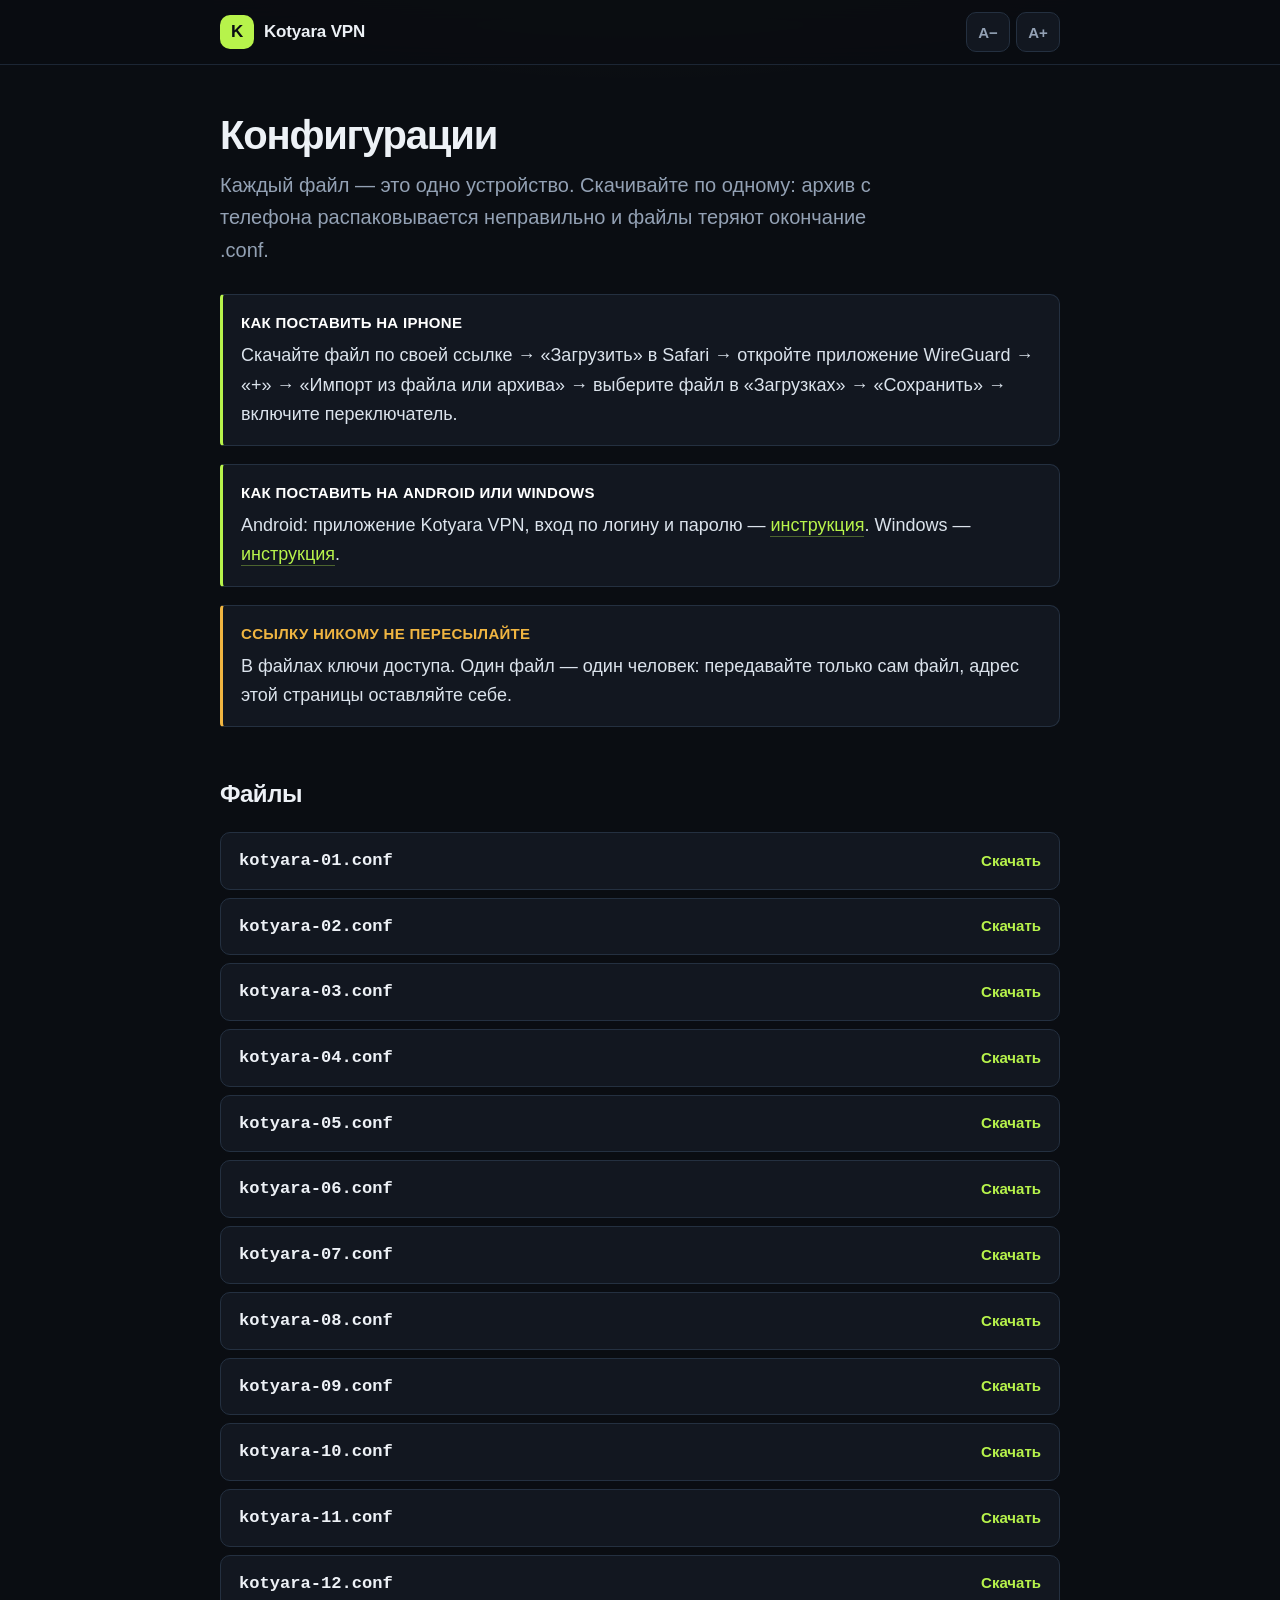
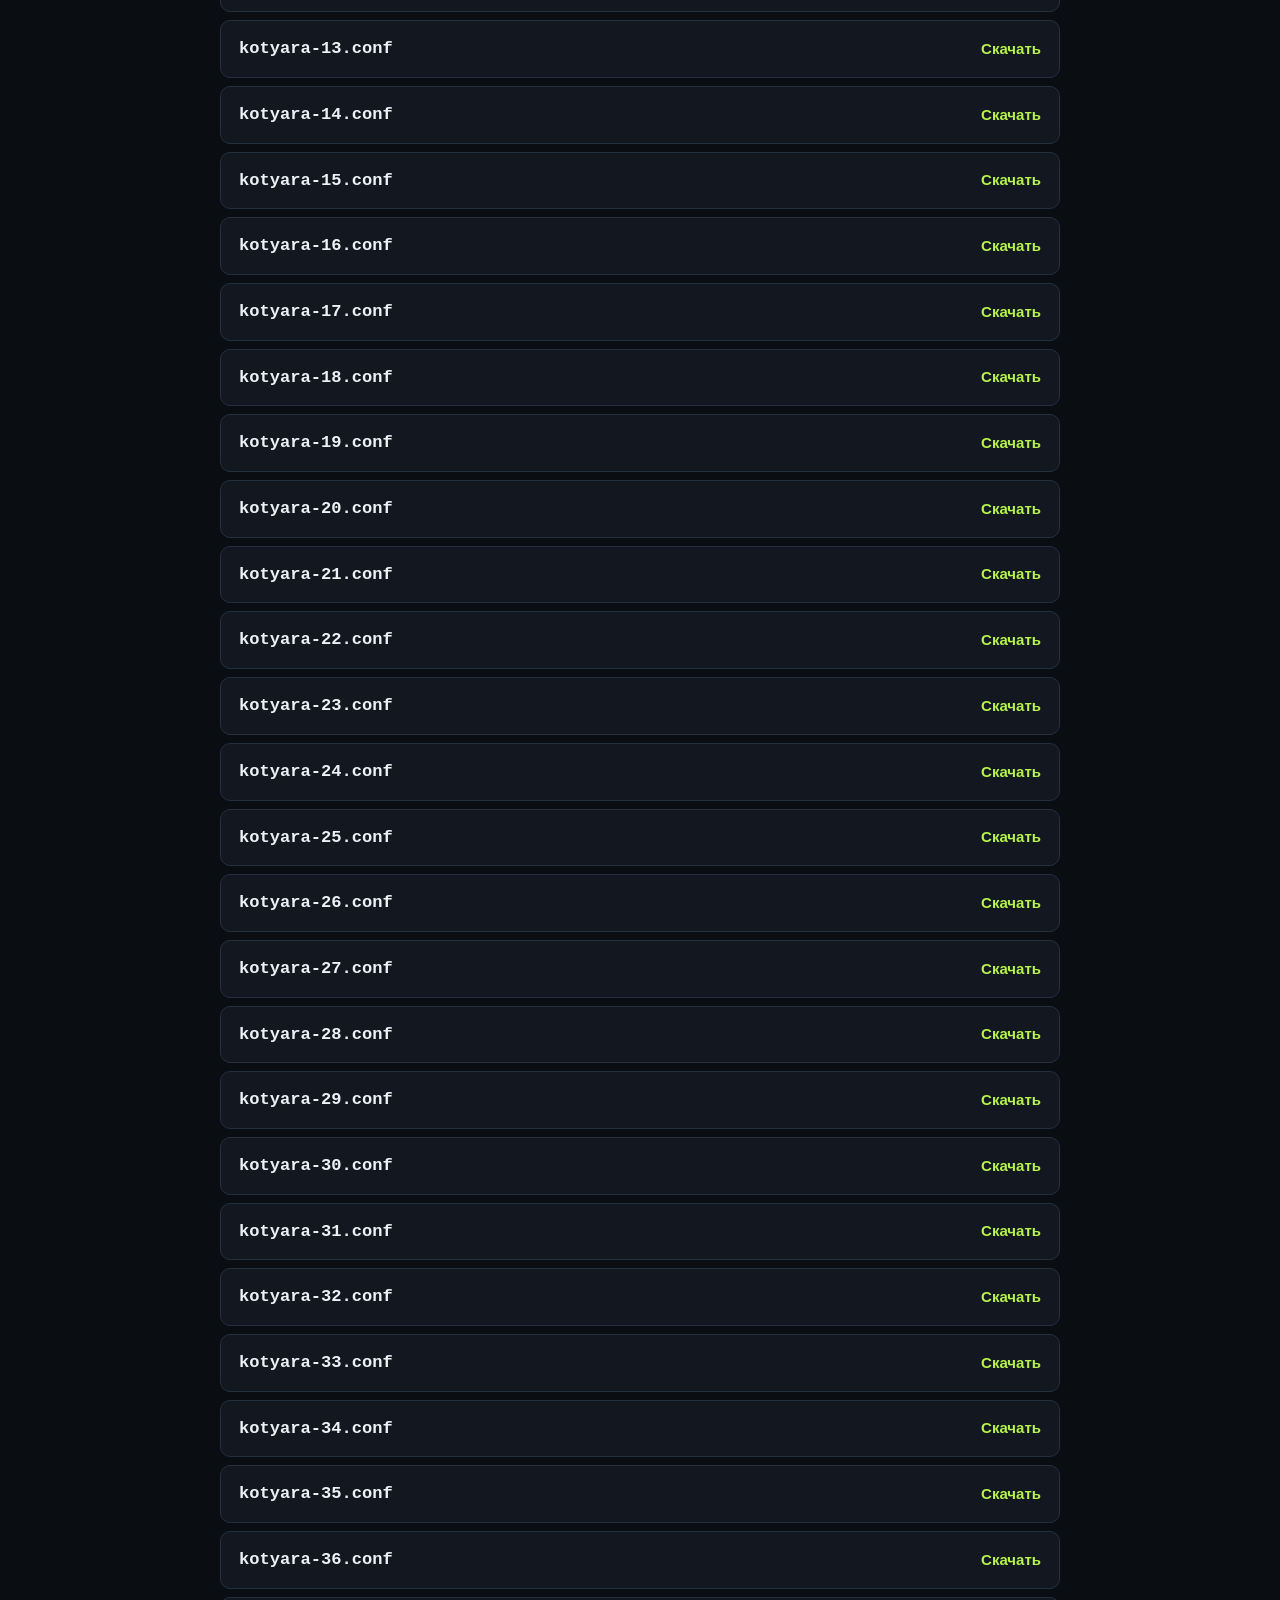
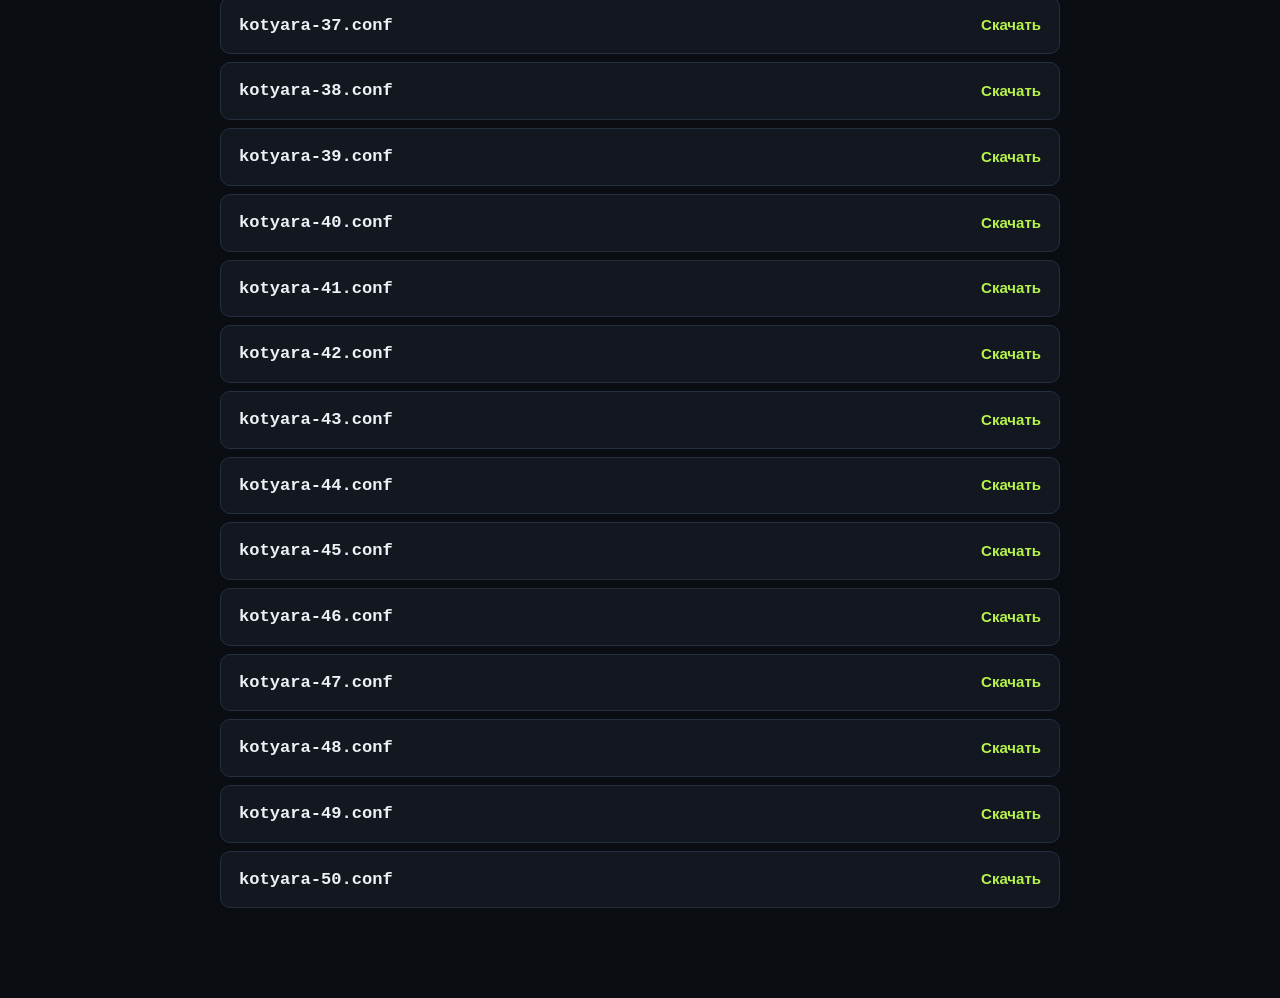
==== docs/c7f3k9x2/index.html @ cfcf9c8f "Add a private configs page with one download link per .conf file. Zips unpack into .bin on a phone, " ====
<!doctype html>
<html lang="ru">
  <head>
    <meta charset="utf-8" />
    <meta name="viewport" content="width=device-width, initial-scale=1" />
    <meta name="robots" content="noindex, nofollow" />
    <title>Конфигурации Kotyara VPN</title>
    <link rel="stylesheet" href="../style.css" />
    <style>
      .conf-list { list-style: none; padding: 0; margin: 18px 0; display: grid; gap: 8px; }
      .conf-list li { margin: 0; }
      .conf {
        display: flex; align-items: center; justify-content: space-between; gap: 14px;
        padding: 14px 18px; background: var(--surface); border: 1px solid var(--line);
        border-radius: var(--radius-sm); color: var(--text); font-weight: 600;
      }
      .conf:hover { border-color: rgba(183,243,75,.45); background: var(--surface-2); color: var(--text); }
      .conf-name { font-family: ui-monospace, 'SF Mono', Menlo, Consolas, monospace; font-size: .95em; }
      .conf-dl { color: var(--accent); font-size: var(--fs-small); white-space: nowrap; }
    </style>
  </head>
  <body>
    <header class="topbar">
      <div class="topbar-inner">
        <a class="brand" href="../index.html">
          <span class="brand-mark" aria-hidden="true">K</span>
          Kotyara VPN
        </a>
        <div class="size-buttons" aria-label="Размер текста">
          <button type="button" data-set-size="normal" title="Обычный текст">A−</button>
          <button type="button" data-set-size="large" title="Крупный текст">A+</button>
        </div>
      </div>
    </header>

    <main>
      <h1>Конфигурации</h1>
      <p class="lead">
        Каждый файл — это одно устройство. Скачивайте по одному: архив с телефона
        распаковывается неправильно и файлы теряют окончание .conf.
      </p>

      <div class="note">
        <p class="note-title">Как поставить на iPhone</p>
        <p>
          Скачайте файл по своей ссылке → «Загрузить» в Safari → откройте
          приложение WireGuard → «+» → «Импорт из файла или архива» → выберите
          файл в «Загрузках» → «Сохранить» → включите переключатель.
        </p>
      </div>

      <div class="note">
        <p class="note-title">Как поставить на Android или Windows</p>
        <p>
          Android: приложение Kotyara VPN, вход по логину и паролю —
          <a href="../android.html">инструкция</a>. Windows —
          <a href="../windows.html">инструкция</a>.
        </p>
      </div>

      <div class="note warn">
        <p class="note-title">Ссылку никому не пересылайте</p>
        <p>
          В файлах ключи доступа. Один файл — один человек: передавайте только
          сам файл, адрес этой страницы оставляйте себе.
        </p>
      </div>

      <h2>Файлы</h2>
      <ul class="conf-list">
        <li><a class="conf" download href="kotyara-01.conf"><span class="conf-name">kotyara-01.conf</span><span class="conf-dl">Скачать</span></a></li>
        <li><a class="conf" download href="kotyara-02.conf"><span class="conf-name">kotyara-02.conf</span><span class="conf-dl">Скачать</span></a></li>
        <li><a class="conf" download href="kotyara-03.conf"><span class="conf-name">kotyara-03.conf</span><span class="conf-dl">Скачать</span></a></li>
        <li><a class="conf" download href="kotyara-04.conf"><span class="conf-name">kotyara-04.conf</span><span class="conf-dl">Скачать</span></a></li>
        <li><a class="conf" download href="kotyara-05.conf"><span class="conf-name">kotyara-05.conf</span><span class="conf-dl">Скачать</span></a></li>
        <li><a class="conf" download href="kotyara-06.conf"><span class="conf-name">kotyara-06.conf</span><span class="conf-dl">Скачать</span></a></li>
        <li><a class="conf" download href="kotyara-07.conf"><span class="conf-name">kotyara-07.conf</span><span class="conf-dl">Скачать</span></a></li>
        <li><a class="conf" download href="kotyara-08.conf"><span class="conf-name">kotyara-08.conf</span><span class="conf-dl">Скачать</span></a></li>
        <li><a class="conf" download href="kotyara-09.conf"><span class="conf-name">kotyara-09.conf</span><span class="conf-dl">Скачать</span></a></li>
        <li><a class="conf" download href="kotyara-10.conf"><span class="conf-name">kotyara-10.conf</span><span class="conf-dl">Скачать</span></a></li>
        <li><a class="conf" download href="kotyara-11.conf"><span class="conf-name">kotyara-11.conf</span><span class="conf-dl">Скачать</span></a></li>
        <li><a class="conf" download href="kotyara-12.conf"><span class="conf-name">kotyara-12.conf</span><span class="conf-dl">Скачать</span></a></li>
        <li><a class="conf" download href="kotyara-13.conf"><span class="conf-name">kotyara-13.conf</span><span class="conf-dl">Скачать</span></a></li>
        <li><a class="conf" download href="kotyara-14.conf"><span class="conf-name">kotyara-14.conf</span><span class="conf-dl">Скачать</span></a></li>
        <li><a class="conf" download href="kotyara-15.conf"><span class="conf-name">kotyara-15.conf</span><span class="conf-dl">Скачать</span></a></li>
        <li><a class="conf" download href="kotyara-16.conf"><span class="conf-name">kotyara-16.conf</span><span class="conf-dl">Скачать</span></a></li>
        <li><a class="conf" download href="kotyara-17.conf"><span class="conf-name">kotyara-17.conf</span><span class="conf-dl">Скачать</span></a></li>
        <li><a class="conf" download href="kotyara-18.conf"><span class="conf-name">kotyara-18.conf</span><span class="conf-dl">Скачать</span></a></li>
        <li><a class="conf" download href="kotyara-19.conf"><span class="conf-name">kotyara-19.conf</span><span class="conf-dl">Скачать</span></a></li>
        <li><a class="conf" download href="kotyara-20.conf"><span class="conf-name">kotyara-20.conf</span><span class="conf-dl">Скачать</span></a></li>
        <li><a class="conf" download href="kotyara-21.conf"><span class="conf-name">kotyara-21.conf</span><span class="conf-dl">Скачать</span></a></li>
        <li><a class="conf" download href="kotyara-22.conf"><span class="conf-name">kotyara-22.conf</span><span class="conf-dl">Скачать</span></a></li>
        <li><a class="conf" download href="kotyara-23.conf"><span class="conf-name">kotyara-23.conf</span><span class="conf-dl">Скачать</span></a></li>
        <li><a class="conf" download href="kotyara-24.conf"><span class="conf-name">kotyara-24.conf</span><span class="conf-dl">Скачать</span></a></li>
        <li><a class="conf" download href="kotyara-25.conf"><span class="conf-name">kotyara-25.conf</span><span class="conf-dl">Скачать</span></a></li>
        <li><a class="conf" download href="kotyara-26.conf"><span class="conf-name">kotyara-26.conf</span><span class="conf-dl">Скачать</span></a></li>
        <li><a class="conf" download href="kotyara-27.conf"><span class="conf-name">kotyara-27.conf</span><span class="conf-dl">Скачать</span></a></li>
        <li><a class="conf" download href="kotyara-28.conf"><span class="conf-name">kotyara-28.conf</span><span class="conf-dl">Скачать</span></a></li>
        <li><a class="conf" download href="kotyara-29.conf"><span class="conf-name">kotyara-29.conf</span><span class="conf-dl">Скачать</span></a></li>
        <li><a class="conf" download href="kotyara-30.conf"><span class="conf-name">kotyara-30.conf</span><span class="conf-dl">Скачать</span></a></li>
        <li><a class="conf" download href="kotyara-31.conf"><span class="conf-name">kotyara-31.conf</span><span class="conf-dl">Скачать</span></a></li>
        <li><a class="conf" download href="kotyara-32.conf"><span class="conf-name">kotyara-32.conf</span><span class="conf-dl">Скачать</span></a></li>
        <li><a class="conf" download href="kotyara-33.conf"><span class="conf-name">kotyara-33.conf</span><span class="conf-dl">Скачать</span></a></li>
        <li><a class="conf" download href="kotyara-34.conf"><span class="conf-name">kotyara-34.conf</span><span class="conf-dl">Скачать</span></a></li>
        <li><a class="conf" download href="kotyara-35.conf"><span class="conf-name">kotyara-35.conf</span><span class="conf-dl">Скачать</span></a></li>
        <li><a class="conf" download href="kotyara-36.conf"><span class="conf-name">kotyara-36.conf</span><span class="conf-dl">Скачать</span></a></li>
        <li><a class="conf" download href="kotyara-37.conf"><span class="conf-name">kotyara-37.conf</span><span class="conf-dl">Скачать</span></a></li>
        <li><a class="conf" download href="kotyara-38.conf"><span class="conf-name">kotyara-38.conf</span><span class="conf-dl">Скачать</span></a></li>
        <li><a class="conf" download href="kotyara-39.conf"><span class="conf-name">kotyara-39.conf</span><span class="conf-dl">Скачать</span></a></li>
        <li><a class="conf" download href="kotyara-40.conf"><span class="conf-name">kotyara-40.conf</span><span class="conf-dl">Скачать</span></a></li>
        <li><a class="conf" download href="kotyara-41.conf"><span class="conf-name">kotyara-41.conf</span><span class="conf-dl">Скачать</span></a></li>
        <li><a class="conf" download href="kotyara-42.conf"><span class="conf-name">kotyara-42.conf</span><span class="conf-dl">Скачать</span></a></li>
        <li><a class="conf" download href="kotyara-43.conf"><span class="conf-name">kotyara-43.conf</span><span class="conf-dl">Скачать</span></a></li>
        <li><a class="conf" download href="kotyara-44.conf"><span class="conf-name">kotyara-44.conf</span><span class="conf-dl">Скачать</span></a></li>
        <li><a class="conf" download href="kotyara-45.conf"><span class="conf-name">kotyara-45.conf</span><span class="conf-dl">Скачать</span></a></li>
        <li><a class="conf" download href="kotyara-46.conf"><span class="conf-name">kotyara-46.conf</span><span class="conf-dl">Скачать</span></a></li>
        <li><a class="conf" download href="kotyara-47.conf"><span class="conf-name">kotyara-47.conf</span><span class="conf-dl">Скачать</span></a></li>
        <li><a class="conf" download href="kotyara-48.conf"><span class="conf-name">kotyara-48.conf</span><span class="conf-dl">Скачать</span></a></li>
        <li><a class="conf" download href="kotyara-49.conf"><span class="conf-name">kotyara-49.conf</span><span class="conf-dl">Скачать</span></a></li>
        <li><a class="conf" download href="kotyara-50.conf"><span class="conf-name">kotyara-50.conf</span><span class="conf-dl">Скачать</span></a></li>
      </ul>
    </main>

    <script src="../app.js"></script>
  </body>
</html>
---- docs/style.css ----
/* Kotyara VPN — документация.
   Тёмная сдержанная тема в цветах приложения, крупный шрифт и большие
   кликабельные области: страницу читают с телефона, часто пожилые люди.
   Без внешних шрифтов и библиотек — всё работает офлайн. */

:root {
  --bg: #0a0d12;
  --surface: #121720;
  --surface-2: #172029;
  --line: #243040;
  --line-soft: #1c2634;
  --text: #edf1f6;
  --muted: #93a1b4;
  --accent: #b7f34b;
  --accent-dim: #9ad72e;
  --accent-ink: #0a0d12;
  --ok: #57d68b;
  --warn: #f0b541;
  --danger: #f2726b;
  --radius: 14px;
  --radius-sm: 10px;
  --fs-base: 18px;
  --fs-lead: 20px;
  --fs-h1: 40px;
  --fs-h2: 24px;
  --fs-small: 15px;
  --shadow: 0 18px 40px rgba(0, 0, 0, 0.35);
  --maxw: 880px;
}

:root[data-size='large'] {
  --fs-base: 21px;
  --fs-lead: 23px;
  --fs-h1: 46px;
  --fs-h2: 28px;
  --fs-small: 17px;
  --maxw: 940px;
}

* {
  box-sizing: border-box;
}

html {
  -webkit-text-size-adjust: 100%;
  scroll-behavior: smooth;
}

body {
  margin: 0;
  background:
    radial-gradient(
      1100px 520px at 50% -280px,
      rgba(183, 243, 75, 0.12),
      transparent 70%
    ),
    var(--bg);
  color: var(--text);
  font-family:
    -apple-system, BlinkMacSystemFont, 'Segoe UI', Roboto, 'Helvetica Neue',
    Arial, sans-serif;
  font-size: var(--fs-base);
  line-height: 1.62;
  -webkit-font-smoothing: antialiased;
}

a {
  color: var(--accent);
  text-decoration: none;
  border-bottom: 1px solid rgba(183, 243, 75, 0.35);
  padding-bottom: 1px;
}

a:hover {
  color: #d2ff85;
  border-bottom-color: currentColor;
}

img {
  max-width: 100%;
  height: auto;
}

.icon {
  width: 1.15em;
  height: 1.15em;
  flex: none;
  stroke: currentColor;
  stroke-width: 1.6;
  fill: none;
  stroke-linecap: round;
  stroke-linejoin: round;
}

/* --- шапка ------------------------------------------------------------- */

.topbar {
  position: sticky;
  top: 0;
  z-index: 20;
  background: rgba(10, 13, 18, 0.82);
  border-bottom: 1px solid var(--line-soft);
  backdrop-filter: blur(12px);
}

.topbar-inner {
  display: flex;
  align-items: center;
  gap: 18px;
  max-width: var(--maxw);
  margin: 0 auto;
  padding: 12px 20px;
}

.brand {
  display: flex;
  align-items: center;
  gap: 10px;
  color: var(--text);
  font-weight: 700;
  font-size: 17px;
  letter-spacing: -0.01em;
  border: 0;
  margin-right: auto;
}

.brand:hover {
  color: var(--text);
}

.brand-mark {
  display: flex;
  align-items: center;
  justify-content: center;
  width: 34px;
  height: 34px;
  border-radius: 10px;
  background: var(--accent);
  color: var(--accent-ink);
  font-weight: 800;
  font-size: 17px;
}

.brand-mark svg {
  width: 19px;
  height: 19px;
}

.nav {
  display: flex;
  gap: 4px;
}

.nav a {
  padding: 8px 12px;
  border: 0;
  border-radius: 999px;
  color: var(--muted);
  font-size: var(--fs-small);
  font-weight: 600;
}

.nav a:hover {
  color: var(--text);
  background: var(--surface-2);
}

.nav a[aria-current='page'] {
  color: var(--accent-ink);
  background: var(--accent);
}

.size-buttons {
  display: flex;
  gap: 6px;
}

.size-buttons button {
  min-width: 44px;
  min-height: 40px;
  padding: 0 10px;
  border: 1px solid var(--line);
  border-radius: var(--radius-sm);
  background: var(--surface);
  color: var(--muted);
  font-size: var(--fs-small);
  font-weight: 700;
  cursor: pointer;
  transition:
    color 0.15s ease,
    border-color 0.15s ease;
}

.size-buttons button:hover {
  color: var(--accent);
  border-color: rgba(183, 243, 75, 0.45);
}

/* --- содержимое -------------------------------------------------------- */

main {
  max-width: var(--maxw);
  margin: 0 auto;
  padding: 40px 20px 72px;
}

h1 {
  font-size: var(--fs-h1);
  line-height: 1.1;
  letter-spacing: -0.03em;
  margin: 8px 0 12px;
}

h2 {
  font-size: var(--fs-h2);
  letter-spacing: -0.02em;
  margin: 48px 0 14px;
}

h3 {
  font-size: calc(var(--fs-base) + 2px);
  letter-spacing: -0.01em;
  margin: 0 0 8px;
}

p {
  margin: 0 0 14px;
  color: #dbe3ec;
}

.lead {
  font-size: var(--fs-lead);
  color: var(--muted);
  margin: 0 0 28px;
  max-width: 62ch;
}

strong {
  color: #fff;
  font-weight: 650;
}

ul,
ol {
  margin: 0 0 18px;
  padding-left: 22px;
  color: #dbe3ec;
}

li {
  margin-bottom: 8px;
}

li::marker {
  color: var(--accent);
}

.back {
  display: inline-flex;
  align-items: center;
  gap: 8px;
  margin-bottom: 14px;
  border: 0;
  color: var(--muted);
  font-size: var(--fs-small);
  font-weight: 600;
}

.back:hover {
  color: var(--accent);
}

/* --- первый экран ------------------------------------------------------ */

.hero {
  padding: 6px 0 8px;
}

.hero .eyebrow {
  display: inline-flex;
  align-items: center;
  gap: 8px;
  padding: 6px 12px;
  border: 1px solid var(--line);
  border-radius: 999px;
  background: var(--surface);
  color: var(--muted);
  font-size: var(--fs-small);
  font-weight: 600;
  margin-bottom: 18px;
}

.hero .eyebrow .dot {
  width: 7px;
  height: 7px;
  border-radius: 50%;
  background: var(--accent);
}

/* --- кнопки ------------------------------------------------------------ */

.btn {
  display: inline-flex;
  align-items: center;
  justify-content: center;
  gap: 10px;
  min-height: 54px;
  padding: 14px 24px;
  border: 1px solid transparent;
  border-radius: var(--radius);
  background: var(--accent);
  color: var(--accent-ink);
  font-size: calc(var(--fs-base) + 1px);
  font-weight: 700;
  text-decoration: none;
  cursor: pointer;
  transition:
    background 0.15s ease,
    transform 0.15s ease,
    border-color 0.15s ease;
}

.btn:hover {
  background: var(--accent-dim);
  color: var(--accent-ink);
  transform: translateY(-1px);
}

.btn.secondary {
  background: var(--surface);
  border-color: var(--line);
  color: var(--text);
}

.btn.secondary:hover {
  border-color: rgba(183, 243, 75, 0.5);
  color: var(--text);
}

.btn.col {
  flex-direction: column;
  align-items: flex-start;
  gap: 3px;
  text-align: left;
  line-height: 1.3;
}

.btn .btn-title {
  display: flex;
  align-items: center;
  gap: 10px;
  font-size: calc(var(--fs-base) + 1px);
  font-weight: 700;
}

.btn .btn-note {
  font-size: var(--fs-small);
  font-weight: 500;
  opacity: 0.72;
}

.download-grid {
  display: grid;
  grid-template-columns: repeat(auto-fit, minmax(240px, 1fr));
  gap: 12px;
  margin: 20px 0 12px;
}

.download-grid .btn {
  width: 100%;
  min-height: 88px;
  padding: 18px 20px;
}

.download-hint {
  color: var(--muted);
  font-size: var(--fs-small);
  margin: 10px 0 0;
}

/* --- карточки устройств ------------------------------------------------ */

.cards {
  display: grid;
  grid-template-columns: repeat(auto-fit, minmax(250px, 1fr));
  gap: 12px;
  margin: 20px 0 8px;
}

.card {
  display: flex;
  flex-direction: column;
  gap: 4px;
  padding: 20px;
  background: var(--surface);
  border: 1px solid var(--line);
  border-radius: var(--radius);
  color: var(--text);
  text-decoration: none;
  transition:
    border-color 0.15s ease,
    background 0.15s ease,
    transform 0.15s ease;
}

.card:hover {
  background: var(--surface-2);
  border-color: rgba(183, 243, 75, 0.45);
  color: var(--text);
  transform: translateY(-2px);
}

.card .card-icon {
  display: flex;
  align-items: center;
  justify-content: center;
  width: 42px;
  height: 42px;
  margin-bottom: 10px;
  border-radius: 11px;
  background: rgba(183, 243, 75, 0.12);
  color: var(--accent);
}

.card .card-icon svg {
  width: 22px;
  height: 22px;
}

.card strong {
  font-size: calc(var(--fs-base) + 1px);
  color: #fff;
}

.card span.card-note {
  color: var(--muted);
  font-size: var(--fs-small);
}

/* --- шаги -------------------------------------------------------------- */

.steps {
  counter-reset: step;
  display: grid;
  gap: 14px;
  margin: 20px 0 8px;
}

.step {
  position: relative;
  padding: 22px 22px 20px 74px;
  background: var(--surface);
  border: 1px solid var(--line);
  border-radius: var(--radius);
}

.step::before {
  counter-increment: step;
  content: counter(step);
  position: absolute;
  left: 20px;
  top: 20px;
  width: 36px;
  height: 36px;
  border-radius: 50%;
  background: rgba(183, 243, 75, 0.14);
  border: 1px solid rgba(183, 243, 75, 0.4);
  color: var(--accent);
  font-weight: 700;
  font-size: var(--fs-small);
  display: flex;
  align-items: center;
  justify-content: center;
}

.step p:last-child {
  margin-bottom: 0;
}

/* --- скриншоты --------------------------------------------------------- */

.shot {
  margin: 18px 0 2px;
  text-align: center;
}

.shot img {
  display: block;
  margin: 0 auto;
  max-height: 640px;
  border: 1px solid var(--line);
  border-radius: 12px;
  box-shadow: var(--shadow);
  background: var(--surface-2);
}

.shot figcaption {
  margin-top: 10px;
  color: var(--muted);
  font-size: var(--fs-small);
}

/* --- плашки ------------------------------------------------------------ */

.note {
  padding: 16px 18px;
  margin: 18px 0;
  border: 1px solid var(--line);
  border-left: 3px solid var(--accent);
  border-radius: 4px var(--radius-sm) var(--radius-sm) 4px;
  background: var(--surface);
}

.note.ok {
  border-left-color: var(--ok);
}

.note.warn {
  border-left-color: var(--warn);
}

.note.danger {
  border-left-color: var(--danger);
}

.note p:last-child {
  margin-bottom: 0;
}

.note .note-title {
  display: flex;
  align-items: center;
  gap: 8px;
  margin-bottom: 6px;
  color: #fff;
  font-weight: 650;
  font-size: var(--fs-small);
  letter-spacing: 0.02em;
  text-transform: uppercase;
}

.note.warn .note-title {
  color: var(--warn);
}

.note.ok .note-title {
  color: var(--ok);
}

.note.danger .note-title {
  color: var(--danger);
}

.badge {
  display: inline-block;
  padding: 2px 9px;
  border: 1px solid var(--line);
  border-radius: 999px;
  background: var(--surface-2);
  color: var(--accent);
  font-size: calc(var(--fs-small) - 1px);
  font-weight: 600;
  font-family: ui-monospace, 'SF Mono', Menlo, Consolas, monospace;
  letter-spacing: 0.02em;
}

/* --- подвал ------------------------------------------------------------ */

footer {
  max-width: var(--maxw);
  margin: 0 auto;
  padding: 26px 20px 56px;
  color: var(--muted);
  font-size: var(--fs-small);
  border-top: 1px solid var(--line-soft);
}

footer .foot-links {
  display: flex;
  flex-wrap: wrap;
  gap: 16px;
  margin-bottom: 10px;
}

footer a {
  border: 0;
  color: var(--text);
  font-weight: 600;
}

footer a:hover {
  color: var(--accent);
}

.foot-version {
  color: var(--muted);
  font-size: calc(var(--fs-small) - 1px);
}

@media (max-width: 720px) {
  .nav {
    display: none;
  }

  h1 {
    font-size: calc(var(--fs-h1) - 6px);
  }

  main {
    padding: 28px 16px 56px;
  }

  .step {
    padding: 20px 16px 18px 16px;
  }

  .step::before {
    position: static;
    margin-bottom: 10px;
  }

  .shot img {
    max-height: 460px;
  }
}
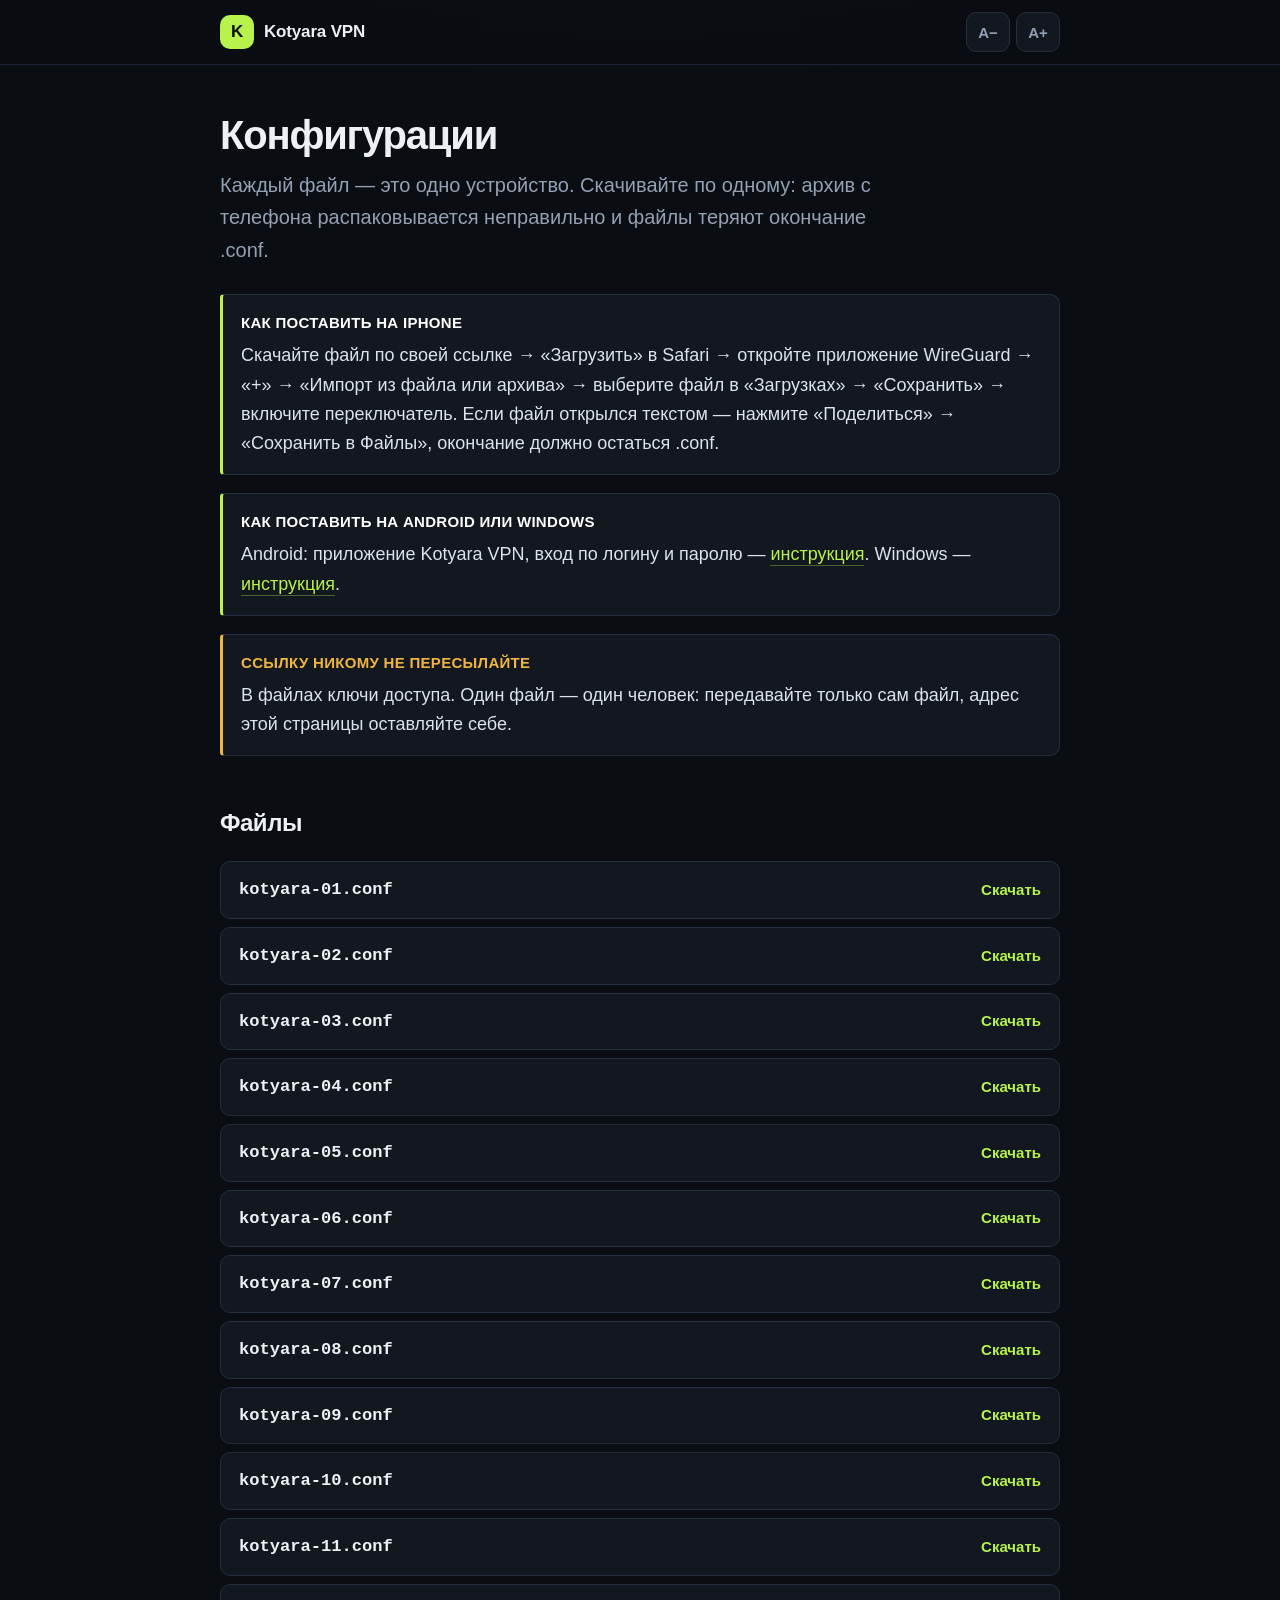
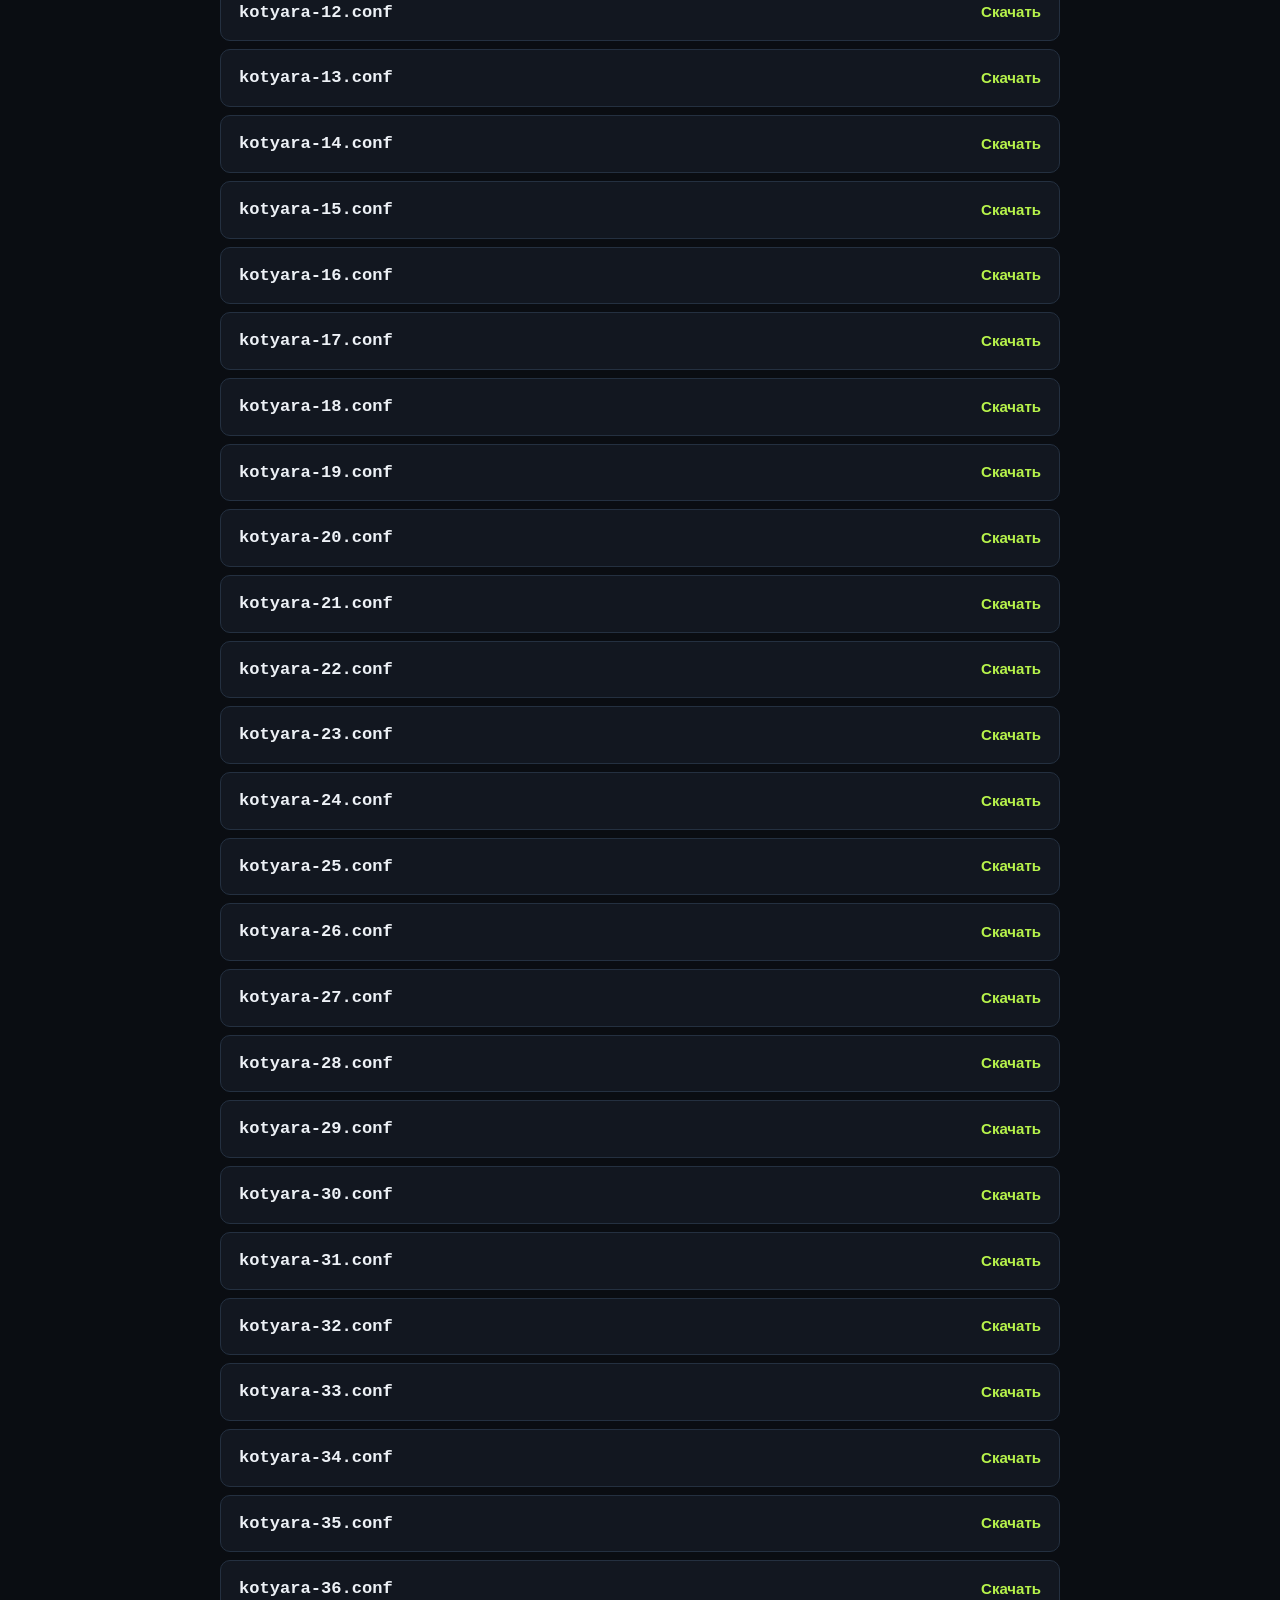
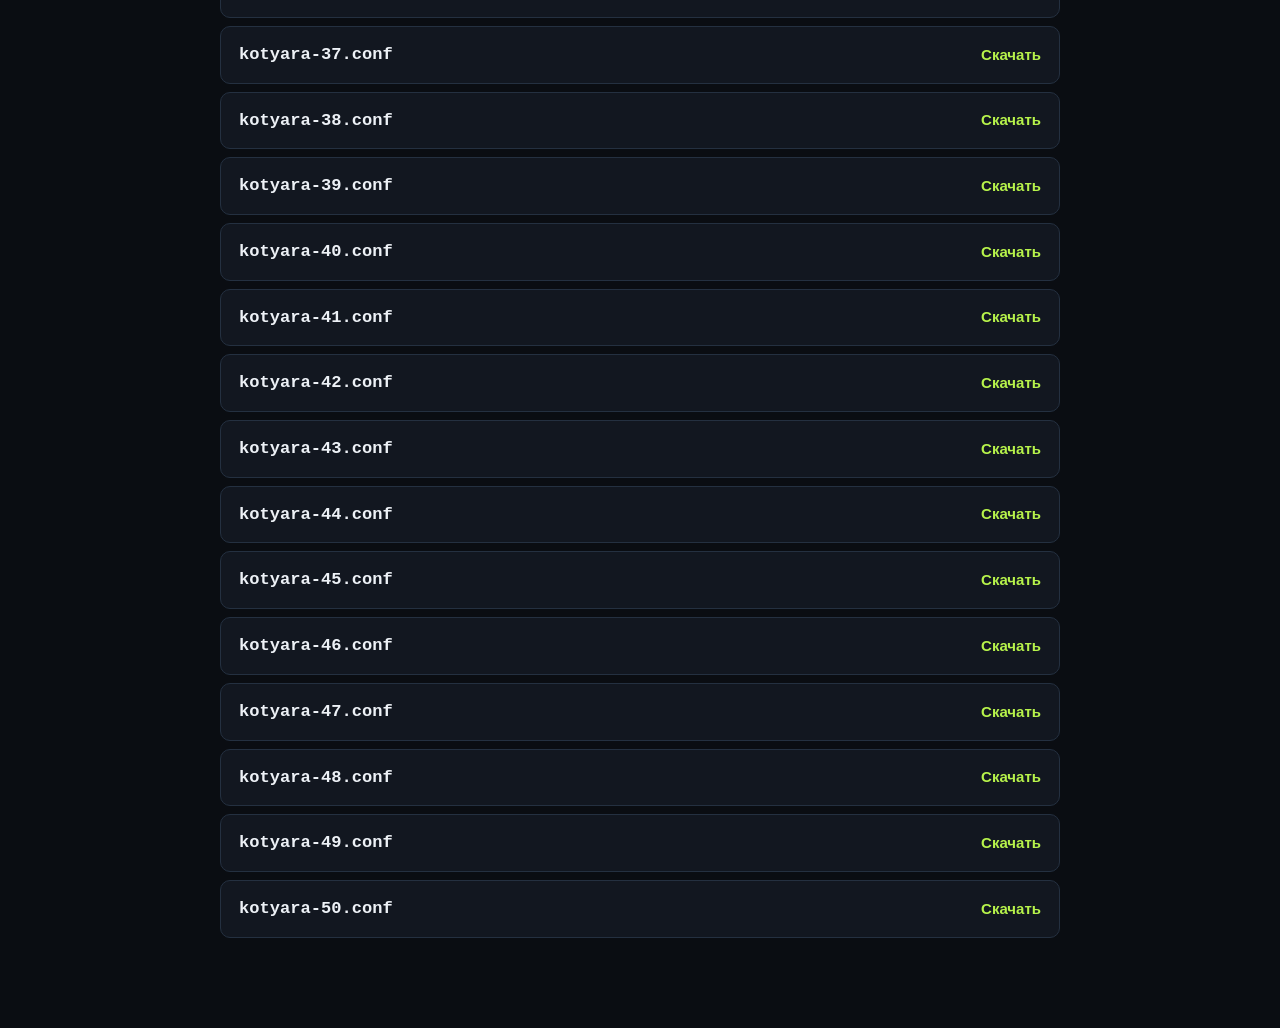
==== commit 16ea7c54: "Configs page: note what to do if Safari opens the file as text." ====
--- a/docs/c7f3k9x2/index.html
+++ b/docs/c7f3k9x2/index.html
@@ -45,7 +45,7 @@
         <p>
           Скачайте файл по своей ссылке → «Загрузить» в Safari → откройте
           приложение WireGuard → «+» → «Импорт из файла или архива» → выберите
-          файл в «Загрузках» → «Сохранить» → включите переключатель.
+          файл в «Загрузках» → «Сохранить» → включите переключатель. Если файл открылся текстом — нажмите «Поделиться» → «Сохранить в Файлы», окончание должно остаться .conf.
         </p>
       </div>
 
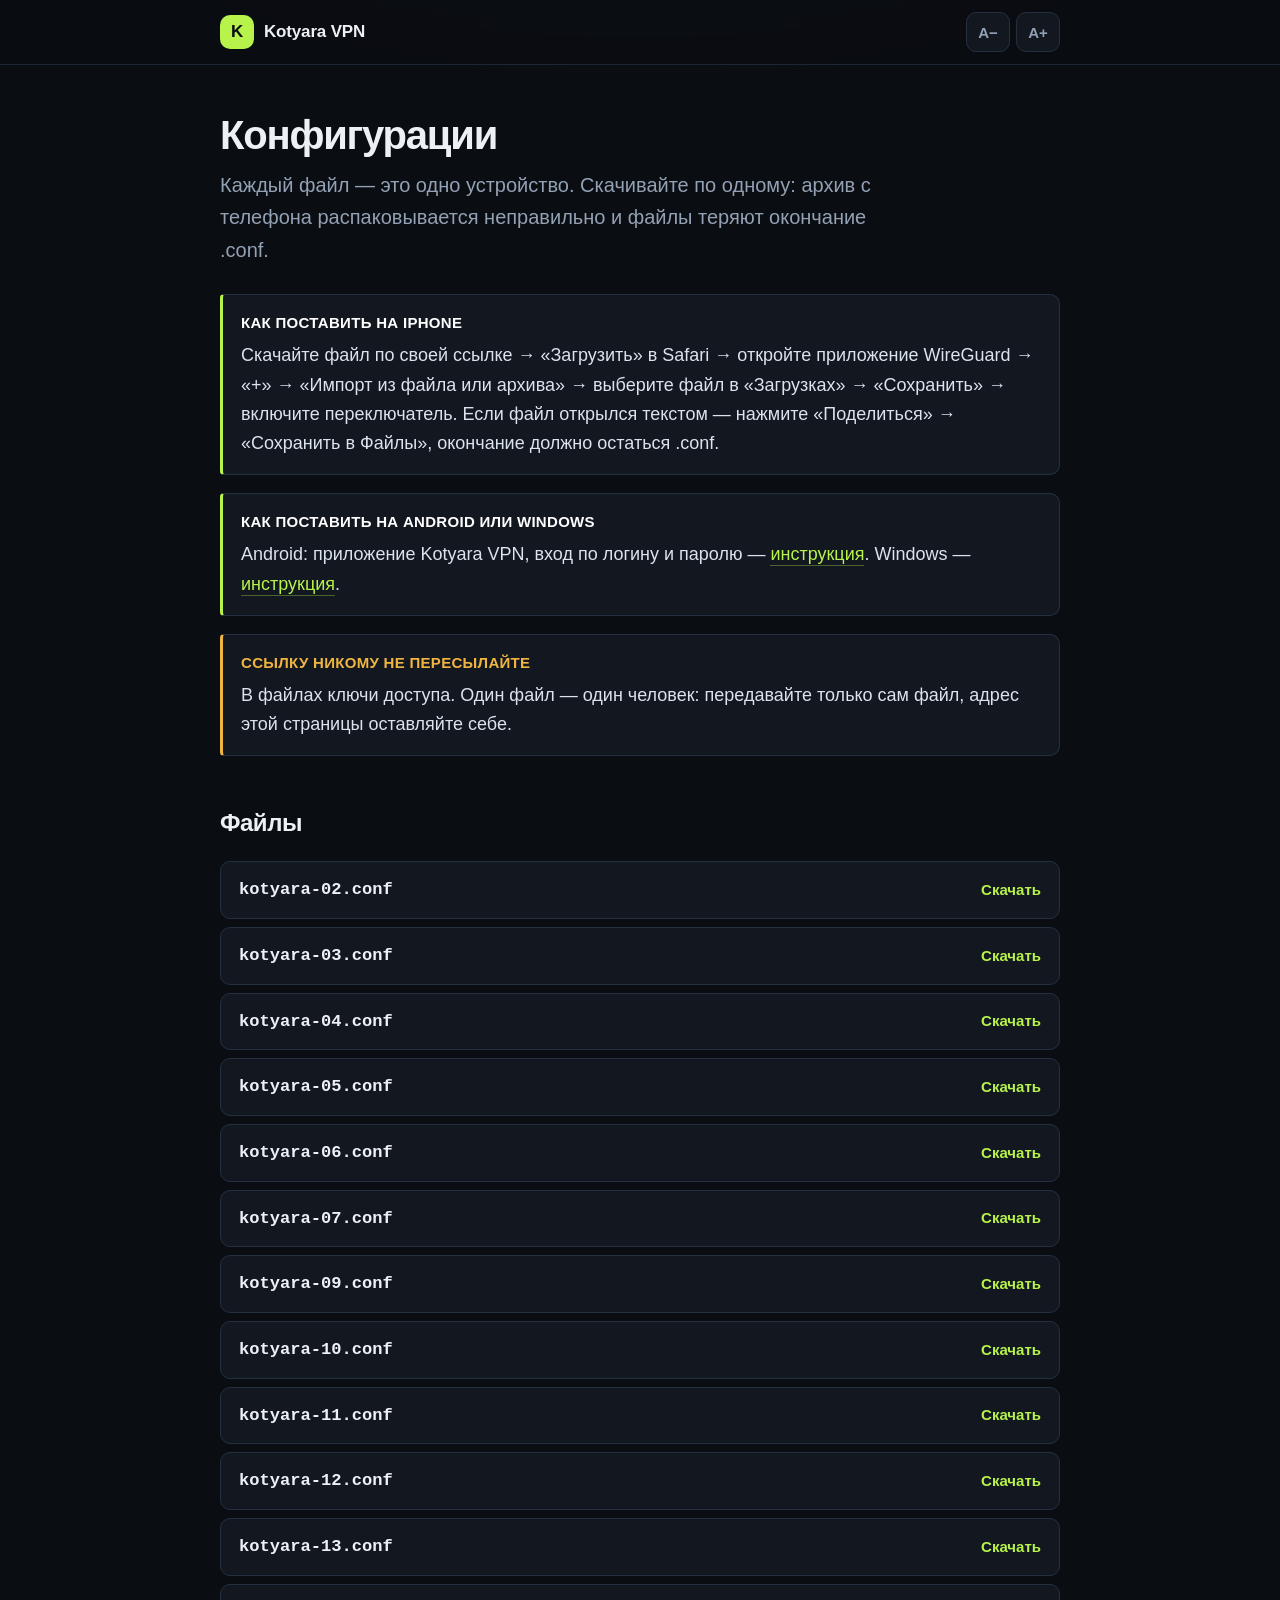
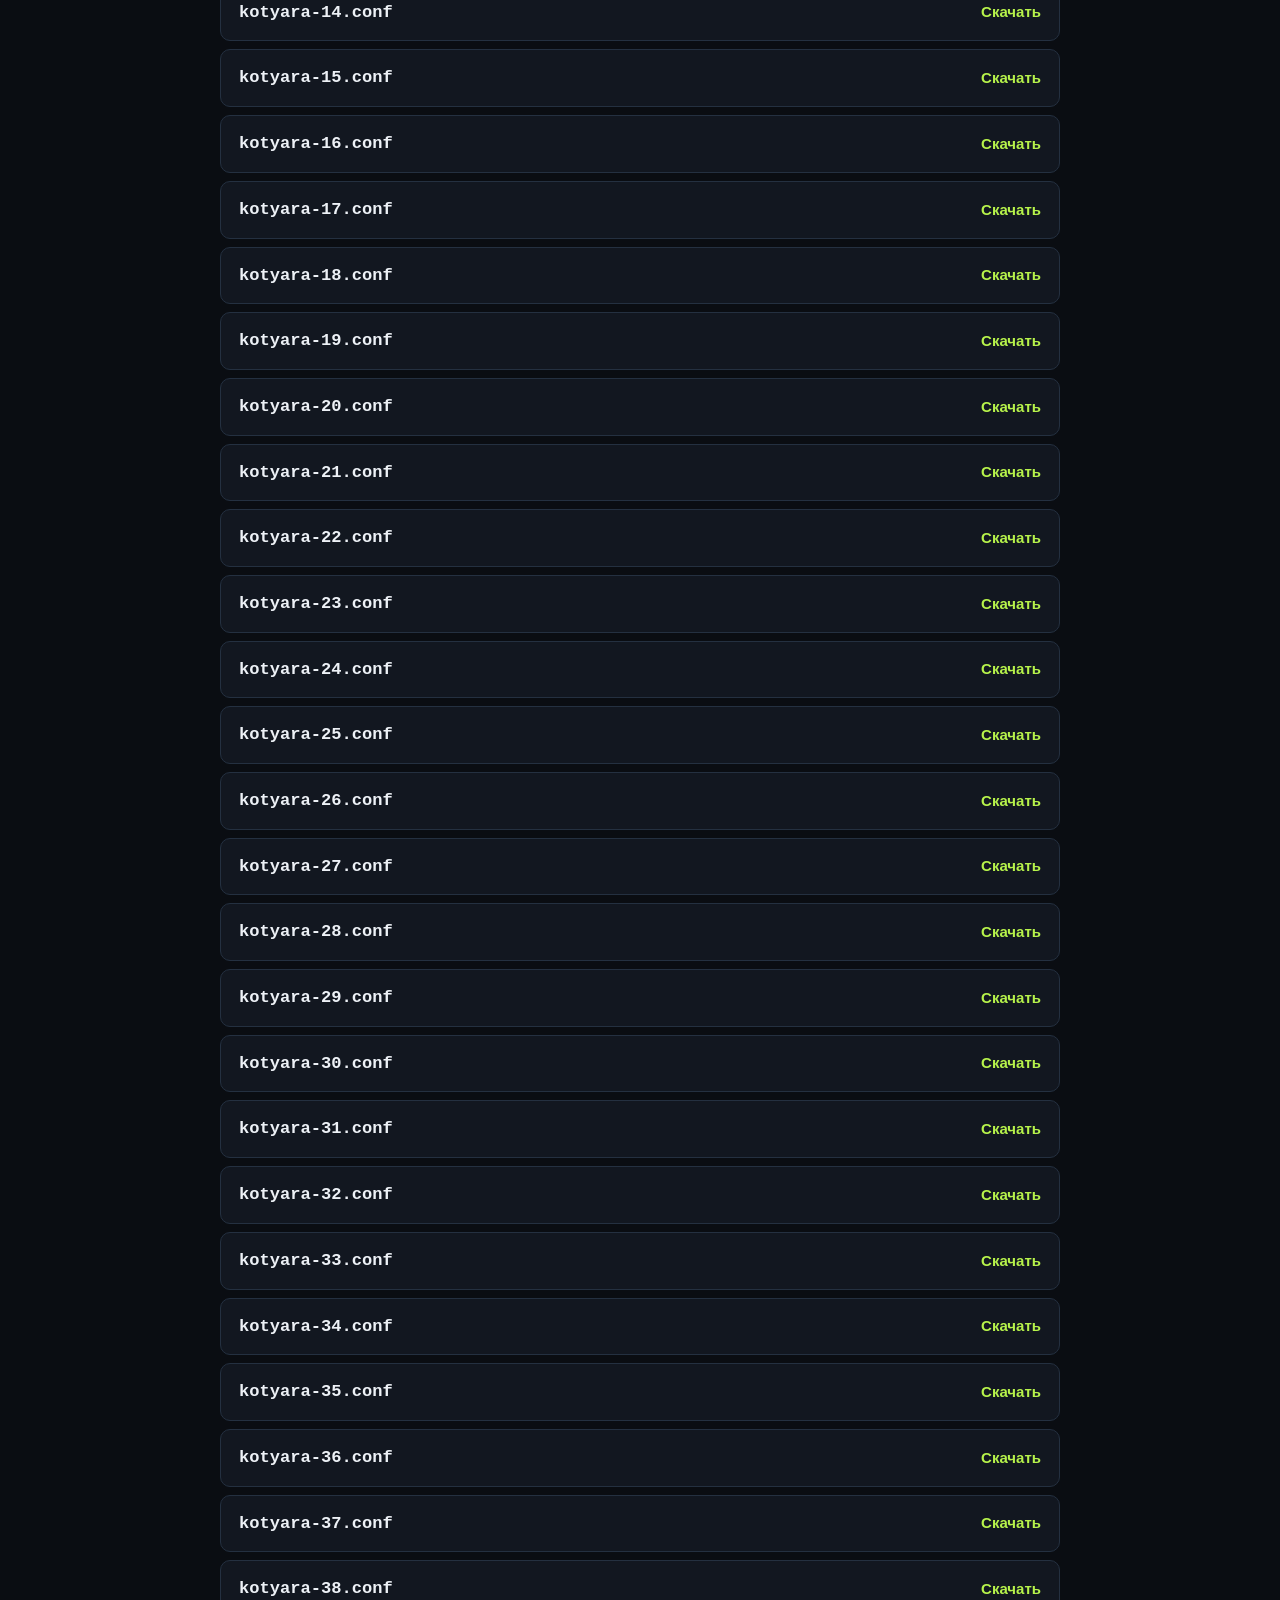
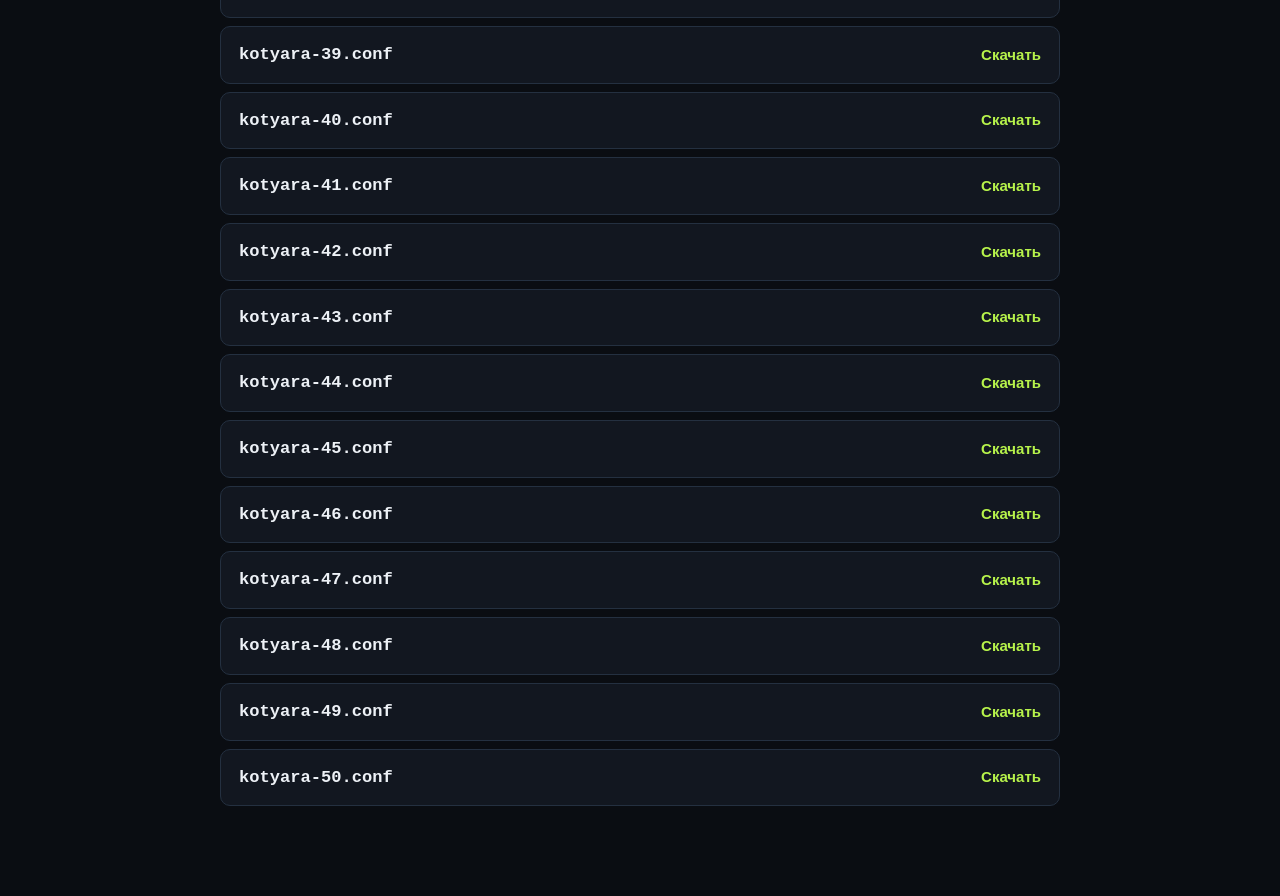
==== commit 165d157c: "Configs page: drop kotyara-01 and kotyara-08, already handed out." ====
--- a/docs/c7f3k9x2/index.html
+++ b/docs/c7f3k9x2/index.html
@@ -68,14 +68,12 @@
 
       <h2>Файлы</h2>
       <ul class="conf-list">
-        <li><a class="conf" download href="kotyara-01.conf"><span class="conf-name">kotyara-01.conf</span><span class="conf-dl">Скачать</span></a></li>
         <li><a class="conf" download href="kotyara-02.conf"><span class="conf-name">kotyara-02.conf</span><span class="conf-dl">Скачать</span></a></li>
         <li><a class="conf" download href="kotyara-03.conf"><span class="conf-name">kotyara-03.conf</span><span class="conf-dl">Скачать</span></a></li>
         <li><a class="conf" download href="kotyara-04.conf"><span class="conf-name">kotyara-04.conf</span><span class="conf-dl">Скачать</span></a></li>
         <li><a class="conf" download href="kotyara-05.conf"><span class="conf-name">kotyara-05.conf</span><span class="conf-dl">Скачать</span></a></li>
         <li><a class="conf" download href="kotyara-06.conf"><span class="conf-name">kotyara-06.conf</span><span class="conf-dl">Скачать</span></a></li>
         <li><a class="conf" download href="kotyara-07.conf"><span class="conf-name">kotyara-07.conf</span><span class="conf-dl">Скачать</span></a></li>
-        <li><a class="conf" download href="kotyara-08.conf"><span class="conf-name">kotyara-08.conf</span><span class="conf-dl">Скачать</span></a></li>
         <li><a class="conf" download href="kotyara-09.conf"><span class="conf-name">kotyara-09.conf</span><span class="conf-dl">Скачать</span></a></li>
         <li><a class="conf" download href="kotyara-10.conf"><span class="conf-name">kotyara-10.conf</span><span class="conf-dl">Скачать</span></a></li>
         <li><a class="conf" download href="kotyara-11.conf"><span class="conf-name">kotyara-11.conf</span><span class="conf-dl">Скачать</span></a></li>
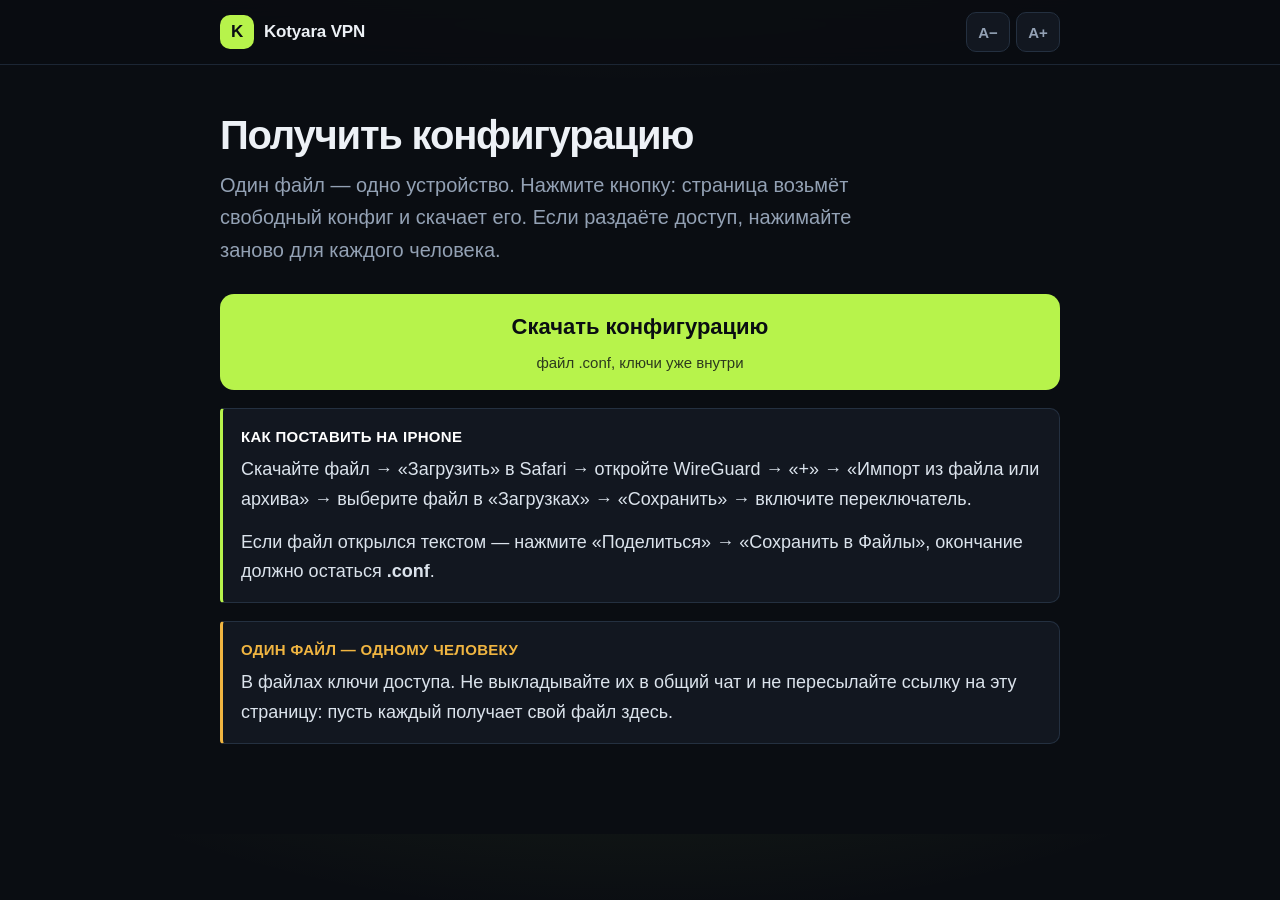
==== commit 7e217773: "Configs page: one button that hands out the next unused config." ====
--- a/docs/c7f3k9x2/index.html
+++ b/docs/c7f3k9x2/index.html
@@ -4,19 +4,14 @@
     <meta charset="utf-8" />
     <meta name="viewport" content="width=device-width, initial-scale=1" />
     <meta name="robots" content="noindex, nofollow" />
-    <title>Конфигурации Kotyara VPN</title>
+    <title>Получить конфигурацию — Kotyara VPN</title>
     <link rel="stylesheet" href="../style.css" />
     <style>
-      .conf-list { list-style: none; padding: 0; margin: 18px 0; display: grid; gap: 8px; }
-      .conf-list li { margin: 0; }
-      .conf {
-        display: flex; align-items: center; justify-content: space-between; gap: 14px;
-        padding: 14px 18px; background: var(--surface); border: 1px solid var(--line);
-        border-radius: var(--radius-sm); color: var(--text); font-weight: 600;
-      }
-      .conf:hover { border-color: rgba(183,243,75,.45); background: var(--surface-2); color: var(--text); }
-      .conf-name { font-family: ui-monospace, 'SF Mono', Menlo, Consolas, monospace; font-size: .95em; }
-      .conf-dl { color: var(--accent); font-size: var(--fs-small); white-space: nowrap; }
+      .get-wrap { margin: 28px 0 10px; }
+      .btn-get { width: 100%; min-height: 96px; font-size: calc(var(--fs-base) + 4px); flex-direction: column; gap: 6px; }
+      .btn-get small { font-size: var(--fs-small); font-weight: 500; opacity: .8; }
+      .get-result { margin-top: 14px; color: var(--muted); font-size: var(--fs-small); }
+      .get-result b { color: var(--accent); font-family: ui-monospace, 'SF Mono', Menlo, Consolas, monospace; }
     </style>
   </head>
   <body>
@@ -34,91 +29,80 @@
     </header>
 
     <main>
-      <h1>Конфигурации</h1>
+      <h1>Получить конфигурацию</h1>
       <p class="lead">
-        Каждый файл — это одно устройство. Скачивайте по одному: архив с телефона
-        распаковывается неправильно и файлы теряют окончание .conf.
+        Один файл — одно устройство. Нажмите кнопку: страница возьмёт свободный
+        конфиг и скачает его. Если раздаёте доступ, нажимайте заново для каждого
+        человека.
       </p>
+
+      <div class="get-wrap">
+        <a class="btn btn-get" id="get" href="#">
+          Скачать конфигурацию
+          <small>файл .conf, ключи уже внутри</small>
+        </a>
+        <p class="get-result" id="result"></p>
+      </div>
 
       <div class="note">
         <p class="note-title">Как поставить на iPhone</p>
         <p>
-          Скачайте файл по своей ссылке → «Загрузить» в Safari → откройте
-          приложение WireGuard → «+» → «Импорт из файла или архива» → выберите
-          файл в «Загрузках» → «Сохранить» → включите переключатель. Если файл открылся текстом — нажмите «Поделиться» → «Сохранить в Файлы», окончание должно остаться .conf.
+          Скачайте файл → «Загрузить» в Safari → откройте WireGuard → «+» →
+          «Импорт из файла или архива» → выберите файл в «Загрузках» →
+          «Сохранить» → включите переключатель.
         </p>
-      </div>
-
-      <div class="note">
-        <p class="note-title">Как поставить на Android или Windows</p>
         <p>
-          Android: приложение Kotyara VPN, вход по логину и паролю —
-          <a href="../android.html">инструкция</a>. Windows —
-          <a href="../windows.html">инструкция</a>.
+          Если файл открылся текстом — нажмите «Поделиться» → «Сохранить в
+          Файлы», окончание должно остаться <b>.conf</b>.
         </p>
       </div>
 
       <div class="note warn">
-        <p class="note-title">Ссылку никому не пересылайте</p>
+        <p class="note-title">Один файл — одному человеку</p>
         <p>
-          В файлах ключи доступа. Один файл — один человек: передавайте только
-          сам файл, адрес этой страницы оставляйте себе.
+          В файлах ключи доступа. Не выкладывайте их в общий чат и не пересылайте
+          ссылку на эту страницу: пусть каждый получает свой файл здесь.
         </p>
       </div>
-
-      <h2>Файлы</h2>
-      <ul class="conf-list">
-        <li><a class="conf" download href="kotyara-02.conf"><span class="conf-name">kotyara-02.conf</span><span class="conf-dl">Скачать</span></a></li>
-        <li><a class="conf" download href="kotyara-03.conf"><span class="conf-name">kotyara-03.conf</span><span class="conf-dl">Скачать</span></a></li>
-        <li><a class="conf" download href="kotyara-04.conf"><span class="conf-name">kotyara-04.conf</span><span class="conf-dl">Скачать</span></a></li>
-        <li><a class="conf" download href="kotyara-05.conf"><span class="conf-name">kotyara-05.conf</span><span class="conf-dl">Скачать</span></a></li>
-        <li><a class="conf" download href="kotyara-06.conf"><span class="conf-name">kotyara-06.conf</span><span class="conf-dl">Скачать</span></a></li>
-        <li><a class="conf" download href="kotyara-07.conf"><span class="conf-name">kotyara-07.conf</span><span class="conf-dl">Скачать</span></a></li>
-        <li><a class="conf" download href="kotyara-09.conf"><span class="conf-name">kotyara-09.conf</span><span class="conf-dl">Скачать</span></a></li>
-        <li><a class="conf" download href="kotyara-10.conf"><span class="conf-name">kotyara-10.conf</span><span class="conf-dl">Скачать</span></a></li>
-        <li><a class="conf" download href="kotyara-11.conf"><span class="conf-name">kotyara-11.conf</span><span class="conf-dl">Скачать</span></a></li>
-        <li><a class="conf" download href="kotyara-12.conf"><span class="conf-name">kotyara-12.conf</span><span class="conf-dl">Скачать</span></a></li>
-        <li><a class="conf" download href="kotyara-13.conf"><span class="conf-name">kotyara-13.conf</span><span class="conf-dl">Скачать</span></a></li>
-        <li><a class="conf" download href="kotyara-14.conf"><span class="conf-name">kotyara-14.conf</span><span class="conf-dl">Скачать</span></a></li>
-        <li><a class="conf" download href="kotyara-15.conf"><span class="conf-name">kotyara-15.conf</span><span class="conf-dl">Скачать</span></a></li>
-        <li><a class="conf" download href="kotyara-16.conf"><span class="conf-name">kotyara-16.conf</span><span class="conf-dl">Скачать</span></a></li>
-        <li><a class="conf" download href="kotyara-17.conf"><span class="conf-name">kotyara-17.conf</span><span class="conf-dl">Скачать</span></a></li>
-        <li><a class="conf" download href="kotyara-18.conf"><span class="conf-name">kotyara-18.conf</span><span class="conf-dl">Скачать</span></a></li>
-        <li><a class="conf" download href="kotyara-19.conf"><span class="conf-name">kotyara-19.conf</span><span class="conf-dl">Скачать</span></a></li>
-        <li><a class="conf" download href="kotyara-20.conf"><span class="conf-name">kotyara-20.conf</span><span class="conf-dl">Скачать</span></a></li>
-        <li><a class="conf" download href="kotyara-21.conf"><span class="conf-name">kotyara-21.conf</span><span class="conf-dl">Скачать</span></a></li>
-        <li><a class="conf" download href="kotyara-22.conf"><span class="conf-name">kotyara-22.conf</span><span class="conf-dl">Скачать</span></a></li>
-        <li><a class="conf" download href="kotyara-23.conf"><span class="conf-name">kotyara-23.conf</span><span class="conf-dl">Скачать</span></a></li>
-        <li><a class="conf" download href="kotyara-24.conf"><span class="conf-name">kotyara-24.conf</span><span class="conf-dl">Скачать</span></a></li>
-        <li><a class="conf" download href="kotyara-25.conf"><span class="conf-name">kotyara-25.conf</span><span class="conf-dl">Скачать</span></a></li>
-        <li><a class="conf" download href="kotyara-26.conf"><span class="conf-name">kotyara-26.conf</span><span class="conf-dl">Скачать</span></a></li>
-        <li><a class="conf" download href="kotyara-27.conf"><span class="conf-name">kotyara-27.conf</span><span class="conf-dl">Скачать</span></a></li>
-        <li><a class="conf" download href="kotyara-28.conf"><span class="conf-name">kotyara-28.conf</span><span class="conf-dl">Скачать</span></a></li>
-        <li><a class="conf" download href="kotyara-29.conf"><span class="conf-name">kotyara-29.conf</span><span class="conf-dl">Скачать</span></a></li>
-        <li><a class="conf" download href="kotyara-30.conf"><span class="conf-name">kotyara-30.conf</span><span class="conf-dl">Скачать</span></a></li>
-        <li><a class="conf" download href="kotyara-31.conf"><span class="conf-name">kotyara-31.conf</span><span class="conf-dl">Скачать</span></a></li>
-        <li><a class="conf" download href="kotyara-32.conf"><span class="conf-name">kotyara-32.conf</span><span class="conf-dl">Скачать</span></a></li>
-        <li><a class="conf" download href="kotyara-33.conf"><span class="conf-name">kotyara-33.conf</span><span class="conf-dl">Скачать</span></a></li>
-        <li><a class="conf" download href="kotyara-34.conf"><span class="conf-name">kotyara-34.conf</span><span class="conf-dl">Скачать</span></a></li>
-        <li><a class="conf" download href="kotyara-35.conf"><span class="conf-name">kotyara-35.conf</span><span class="conf-dl">Скачать</span></a></li>
-        <li><a class="conf" download href="kotyara-36.conf"><span class="conf-name">kotyara-36.conf</span><span class="conf-dl">Скачать</span></a></li>
-        <li><a class="conf" download href="kotyara-37.conf"><span class="conf-name">kotyara-37.conf</span><span class="conf-dl">Скачать</span></a></li>
-        <li><a class="conf" download href="kotyara-38.conf"><span class="conf-name">kotyara-38.conf</span><span class="conf-dl">Скачать</span></a></li>
-        <li><a class="conf" download href="kotyara-39.conf"><span class="conf-name">kotyara-39.conf</span><span class="conf-dl">Скачать</span></a></li>
-        <li><a class="conf" download href="kotyara-40.conf"><span class="conf-name">kotyara-40.conf</span><span class="conf-dl">Скачать</span></a></li>
-        <li><a class="conf" download href="kotyara-41.conf"><span class="conf-name">kotyara-41.conf</span><span class="conf-dl">Скачать</span></a></li>
-        <li><a class="conf" download href="kotyara-42.conf"><span class="conf-name">kotyara-42.conf</span><span class="conf-dl">Скачать</span></a></li>
-        <li><a class="conf" download href="kotyara-43.conf"><span class="conf-name">kotyara-43.conf</span><span class="conf-dl">Скачать</span></a></li>
-        <li><a class="conf" download href="kotyara-44.conf"><span class="conf-name">kotyara-44.conf</span><span class="conf-dl">Скачать</span></a></li>
-        <li><a class="conf" download href="kotyara-45.conf"><span class="conf-name">kotyara-45.conf</span><span class="conf-dl">Скачать</span></a></li>
-        <li><a class="conf" download href="kotyara-46.conf"><span class="conf-name">kotyara-46.conf</span><span class="conf-dl">Скачать</span></a></li>
-        <li><a class="conf" download href="kotyara-47.conf"><span class="conf-name">kotyara-47.conf</span><span class="conf-dl">Скачать</span></a></li>
-        <li><a class="conf" download href="kotyara-48.conf"><span class="conf-name">kotyara-48.conf</span><span class="conf-dl">Скачать</span></a></li>
-        <li><a class="conf" download href="kotyara-49.conf"><span class="conf-name">kotyara-49.conf</span><span class="conf-dl">Скачать</span></a></li>
-        <li><a class="conf" download href="kotyara-50.conf"><span class="conf-name">kotyara-50.conf</span><span class="conf-dl">Скачать</span></a></li>
-      </ul>
     </main>
 
     <script src="../app.js"></script>
+    <script>
+      (function () {
+        var FILES = ["kotyara-02.conf","kotyara-03.conf","kotyara-04.conf","kotyara-05.conf","kotyara-06.conf","kotyara-07.conf","kotyara-09.conf","kotyara-10.conf","kotyara-11.conf","kotyara-12.conf","kotyara-13.conf","kotyara-14.conf","kotyara-15.conf","kotyara-16.conf","kotyara-17.conf","kotyara-18.conf","kotyara-19.conf","kotyara-20.conf","kotyara-21.conf","kotyara-22.conf","kotyara-23.conf","kotyara-24.conf","kotyara-25.conf","kotyara-26.conf","kotyara-27.conf","kotyara-28.conf","kotyara-29.conf","kotyara-30.conf","kotyara-31.conf","kotyara-32.conf","kotyara-33.conf","kotyara-34.conf","kotyara-35.conf","kotyara-36.conf","kotyara-37.conf","kotyara-38.conf","kotyara-39.conf","kotyara-40.conf","kotyara-41.conf","kotyara-42.conf","kotyara-43.conf","kotyara-44.conf","kotyara-45.conf","kotyara-46.conf","kotyara-47.conf","kotyara-48.conf","kotyara-49.conf","kotyara-50.conf"];
+        var USED_KEY = 'kotyara-configs-used';
+        var button = document.getElementById('get');
+        var result = document.getElementById('result');
+
+        function used() {
+          try { return JSON.parse(localStorage.getItem(USED_KEY) || '[]'); }
+          catch (e) { return []; }
+        }
+
+        function pick() {
+          var taken = used();
+          var free = FILES.filter(function (f) { return taken.indexOf(f) === -1; });
+          var pool = free.length ? free : FILES;
+          var file = pool[Math.floor(Math.random() * pool.length)];
+          if (free.length) {
+            taken.push(file);
+            try { localStorage.setItem(USED_KEY, JSON.stringify(taken)); } catch (e) {}
+          }
+          return { file: file, left: free.length ? free.length - 1 : 0 };
+        }
+
+        button.addEventListener('click', function (event) {
+          event.preventDefault();
+          var chosen = pick();
+          var link = document.createElement('a');
+          link.href = chosen.file;
+          link.download = chosen.file;
+          document.body.appendChild(link);
+          link.click();
+          document.body.removeChild(link);
+          result.innerHTML = 'Скачан <b>' + chosen.file + '</b>. Осталось свободных: <b>' + chosen.left + '</b>.';
+        });
+      })();
+    </script>
   </body>
 </html>
